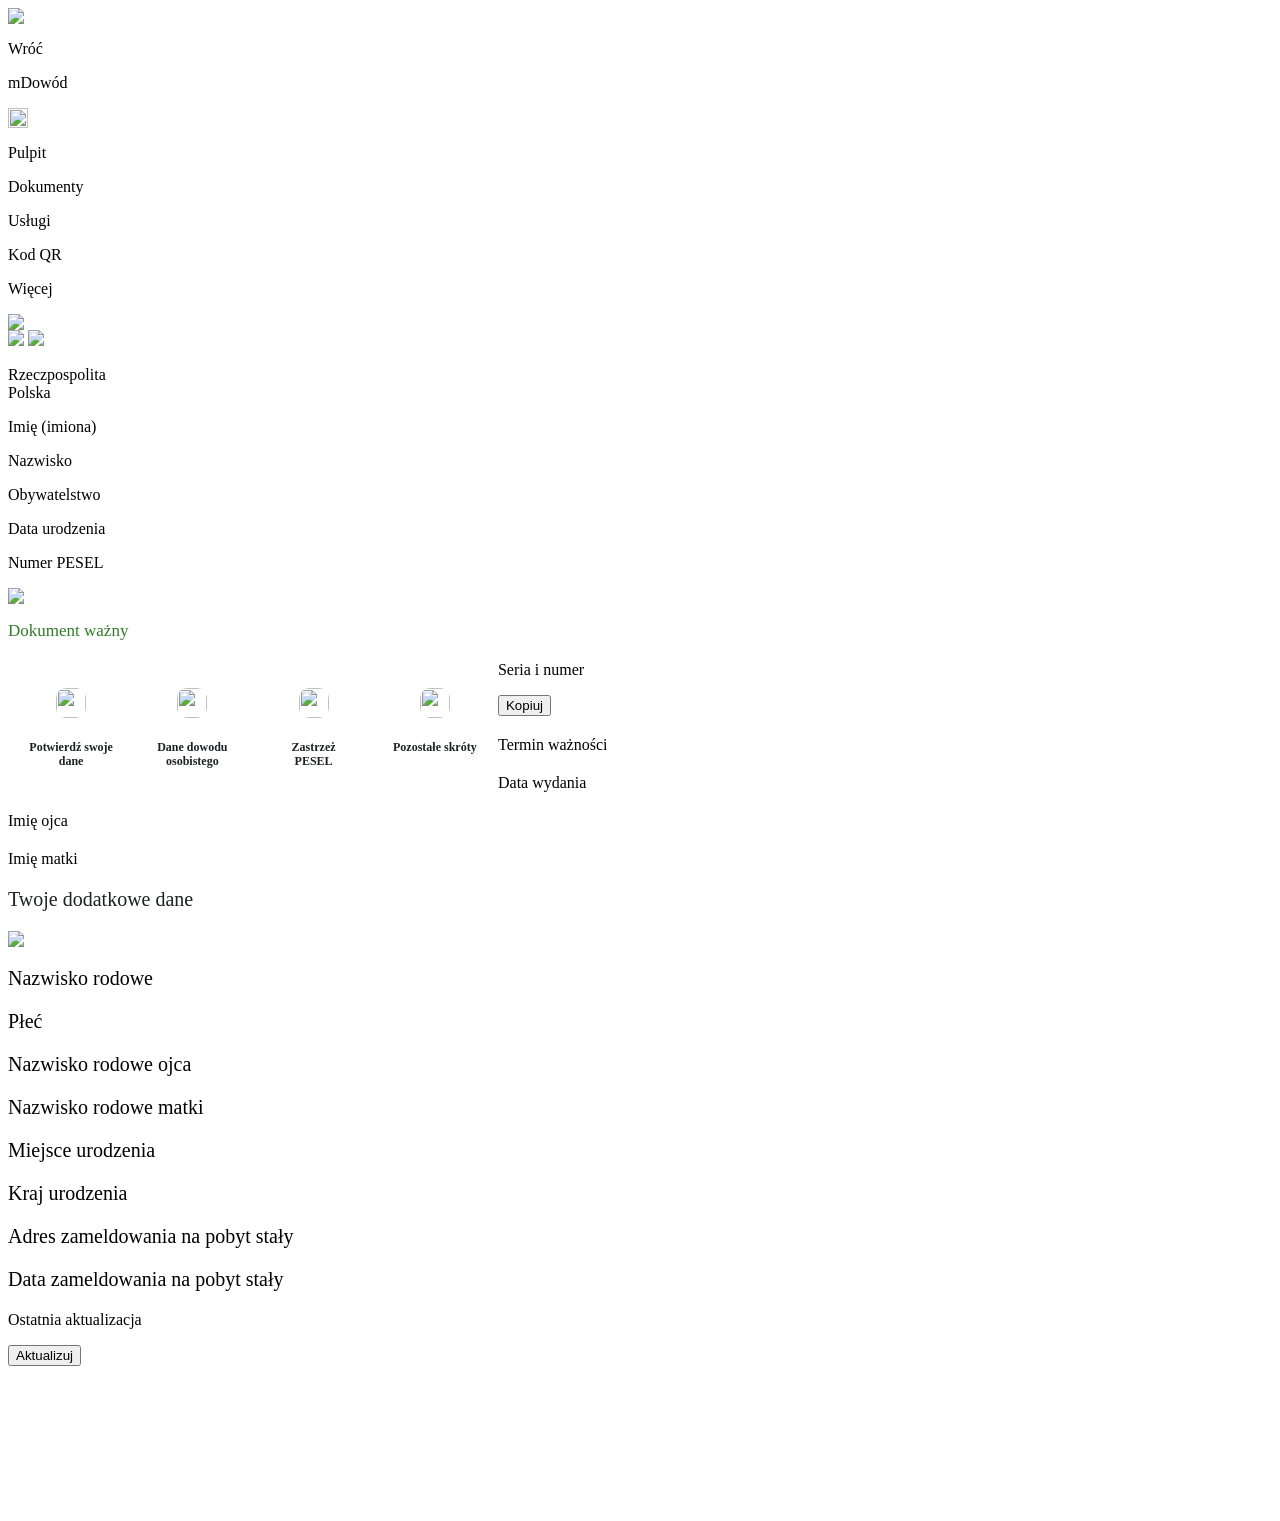
==== card.html @ 0b0c2b29 "Add files via upload" ====
<head>
    <title>mObywatel</title>
    <meta charset="UTF-8">
    <link rel="stylesheet" href="assets/card.css?v=1.2">
    <link rel="stylesheet" href="assets/main.css">
    <link rel="icon" type="image/x-icon" href="images/otM5jOA.png">
    <link rel="apple-touch-icon" href="images/otM5jOA.png">
    <link rel="shortcut icon" href="images/otM5jOA.png">
    <meta name="format-detection" content="telephone=no">
    <meta name="viewport" content="width=device-width, initial-scale=0.8, user-scalable=no">
    <meta name="mobile-web-app-capable" content="yes">
    <style>
        .circle-buttons {
      display: flex;
      justify-content: space-around;
      margin-top: 24px;
    }
    .circle-button {
      background-color: #2c2c2c;
      border-radius: 50%;
      width: 72px;
      height: 72px;
      display: flex;
      flex-direction: column;
      align-items: center;
      justify-content: center;
      color: white;
      font-size: 12px;
      text-align: center;
      border: 1px solid #444;
    }
    .circle-button span {
      margin-top: 6px;
    }

.box_value, .box_value1{
    font-size: 1rem;
    font-weight: 500;
    color: #1f2125;
    margin: 0;
    padding: 0;

}

.services_grid {
    display: flex;
    justify-content: flex-start; /* lub space-between */
    flex-wrap: nowrap;
    gap: 5px;
    width: 100%;
    margin: 0 auto;
    padding: 5px;
    overflow-x: auto; /* POZWALA przewijać poziomo na małych ekranach */
    max-width: auto;
    float: left;
    padding-bottom: 0px;
}


.service_box {
    flex: 1 1 20%;
    min-width: 0px;
    max-width: auto;
    display: flex;
    flex-direction: column;
    align-items: center;
    justify-content: flex-start;
    padding: 15px;
    border-radius: 10px;
    text-align: center;
    transition: transform 0.3s ease;
    padding-bottom: 0px;
}

.service_box_icon {
    width: 30px;
    height: 30px;
    object-fit: contain;
    margin-bottom: 10px;
    border-radius: 20px;
    padding: 10px;
    background-color: white;
    margin: 0px;
}


.service_box_name {
    font-size: 12px;
    font-weight: 600;
    color: #1f2125;
    line-height: 1.2;
    min-height: 3em; /* zapewnia równe wysokości tekstu */
    padding-bottom: 0px;
}

.confirm_box{
    margin-bottom: 20px;
    margin-top: 20px;
}

.other_grid{
    padding-top: auto;
}

    </style>
</head>
<body>
    <div class="top_grid">
        <div class="action_grid">
            <img src="images/BDZT6fX.png" class="back_img">
            <p onclick="sendTo('home')" class="back_text">Wróć</p>
        </div>
        <p class="title_text">mDowód</p>
        <img src="images/pomoctechniczna2.png" class="help_img" style="width: 20px;">
    </div>

    <div class="bottom_bar">
        <div class="bottom_bar_grid">
            <div class="bottom_element_grid" send="home">
                <div class="bottom_element_image home_open"></div>
                <p class="bottom_element_text">Pulpit</p>
            </div>
            <div class="bottom_element_grid" send="documents">
                <div class="bottom_element_image documents"></div>
                <p class="bottom_element_text open">Dokumenty</p>
            </div>
            <div class="bottom_element_grid" send="services">
                <div class="bottom_element_image services"></div>
                <p class="bottom_element_text">Usługi</p>
            </div>
            <div class="bottom_element_grid" send="qr">
                <div class="bottom_element_image qr"></div>
                <p class="bottom_element_text">Kod QR</p>
            </div>
            <div class="bottom_element_grid" send="more">
                <div class="bottom_element_image more"></div>
                <p class="bottom_element_text">Więcej</p>
            </div>
        </div>
    </div>
    <p class="time_text" id="time"></p>
    <div class="id_image_data">
        <img draggable="false" class="id_image" src="images/XSZFxrl.png">
        <div class="inset">

        </div>
        <div class="id_own_image" style="background-image: url('https://i.imgur.com/7vHo48p.jpg');"></div>
        <img draggable="false" src="images/gzot1Pt.gif" class="flag_video">
        <img draggable="false" src="images/R5yccCK.gif" class="eagle_video">
        <p class="eagle_text">Rzeczpospolita<br>Polska</p>
        <div class="id_data_grid">
            <div class="data_holder">
                <p class="data_title firstname" id="name"></p>
                <p class="data_value">Imię (imiona)</p>
            </div>
            <div class="data_holder">
                <p class="data_title surname" id="surname"></p>
                <p class="data_value">Nazwisko</p>
            </div>
            <div class="data_holder">
                <p class="data_title" id="nationality"></p>
                <p class="data_value">Obywatelstwo</p>
            </div>
            <div class="data_holder">
                <p class="data_title" id="birthday"></p>
                <p class="data_value">Data urodzenia</p>
            </div>
            <div class="data_holder">
                <p class="data_title" id="pesel"></p>
                <p class="data_value">Numer PESEL</p>
            </div>
        </div>
    </div>
    <div class="id_bottom">
        <div class="bottom_grid">
            <img class="bottom_image" src="images/7S4kQGf.png">
            <p class="bottom_text" style="color: #317C26; font-size: 17px;">Dokument ważny</p>
        </div>
    </div>

    <div class="services_grid" style="height: auto; width: auto;">
        <div class="service_box">
            <img class="service_box_icon" id="1" src="images/Pfan6Qa.png" onclick="sendTo('qr2')">
            <p class="service_box_name">Potwierdź swoje dane</p>
        </div>
        <div class="service_box">
            <img class="service_box_icon" id="2" src="images/KUMNgQC.png" onclick="sendTo('dane')">
            <p class="service_box_name" style="width: 100px;">Dane dowodu <br>osobistego</p>
        </div>
        <div class="service_box">
            <img class="service_box_icon" id="3" src="images/pobrane.png" onclick="sendTo('zastzrzez')">
            <p class="service_box_name">Zastrzeż <br>PESEL</p>
        </div>
        <div class="service_box">
            <img class="service_box_icon" id="4" src="images/ECjKGrW2.png" onclick="sendTo('pozostałe')">
            <p class="service_box_name">Pozostałe skróty</p>
        </div>
    </div>
    
    <div class="other_grid" style="margin-top: 0px;">
        <!-- Pierwszy bottom_holder z tabelką z danymi dokumentu -->
        <div class="bottom_holder" style="height: auto">
            
                <!-- Seria i numer -->
                <div class="confirm_box" style="border: none;">
                    <p class="box_top">Seria i numer</p>
                    <b><p class="box_value" id="seria_numer" style="font-size: 25px;"></p></b>
                    <button class="main_button">Kopiuj</button>
                </div>
                <!-- Organ wydający -->
                <div class="confirm_box">
                    <p class="box_top">Termin ważności</p>
                    <b><p class="box_value" id="waznosc" style="font-size: 22px;"></p></b>
                </div>
                <!-- Termin ważności -->
                <div class="confirm_box">
                    <p class="box_top">Data wydania</p>
                    <b><p class="box_value" id="wydany" style="font-size: 22px;"></p></b>
                </div>
                <div class="confirm_box">
                    <p class="box_top">Imię ojca</p>
                    <b><p class="box_value" id="fatherName" style="font-size: 22px;"></p></b>
                </div>
                <div class="confirm_box">
                    <p class="box_top">Imię matki</p>
                    <b><p class="box_value" id="motherName" style="font-size: 22px;"></p></b>
                </div>
        </div>
        
    
        <!-- Drugi bottom_holder (rozwijany) -->
        <div class="bottom_holder info_holder" style="font-size: 20px;">
            <div class="bottom_grid">
                <p class="bottom_text" style="color: #1f2125; margin-left: 0px;">Twoje dodatkowe dane</p>
            </div>
            <img class="action_arrow" src="images/2aN0vJE.png">
            <div class="additional_holder">
                <div class="additional_grid">
                    <p class="additional_title">Nazwisko rodowe</p>
                    <p class="additional_subtitle" id="familyName"></p>
                </div>
                <div class="additional_grid">
                    <p class="additional_title">Płeć</p>
                    <p class="additional_subtitle" id="sex"></p>
                </div>
                <div class="additional_grid">
                    <p class="additional_title">Nazwisko rodowe ojca</p>
                    <p class="additional_subtitle" id="fathersFamilyName"></p>
                </div>
                <div class="additional_grid">
                    <p class="additional_title">Nazwisko rodowe matki</p>
                    <p class="additional_subtitle" id="mothersFamilyName"></p>
                </div>
                <div class="additional_grid">
                    <p class="additional_title">Miejsce urodzenia</p>
                    <p class="additional_subtitle" id="birthPlace"></p>
                </div>
                <div class="additional_grid">
                    <p class="additional_title">Kraj urodzenia</p>
                    <p class="additional_subtitle" id="countryOfBirth"></p>
                </div>
                <div class="additional_grid">
                    <p class="additional_title">Adres zameldowania na pobyt stały</p>
                    <p class="additional_subtitle" id="adress"></p>
                </div>
                <div class="additional_grid" style="border-bottom: none;">
                    <p class="additional_title">Data zameldowania na pobyt stały</p>
                    <p class="additional_subtitle home_date"></p>
                </div>
            </div>
        </div>
    
        <!-- Trzeci bottom_holder z przyciskiem "Aktualizuj" -->
        <div class="bottom_holder" style="height: 90px; margin-bottom: 120px;">
            <div class="bottom_update">
                <div class="bottom_update_grid">
                    <p class="bottom_update_text" style="margin-left: 0px;">Ostatnia aktualizacja</p>
                    <p class="bottom_update_value" style="margin-left: 0px;"></p>
                </div>
                <button class="main_button update">Aktualizuj</button>
            </div>
        </div>
    </div>
    
    <script src="assets/bar.js"></script>
    <script src="assets/card.js?v=1.0"></script>
    <script src="assets/manifest.js"></script>

    <script>
       


        
    </script>
    
</body>
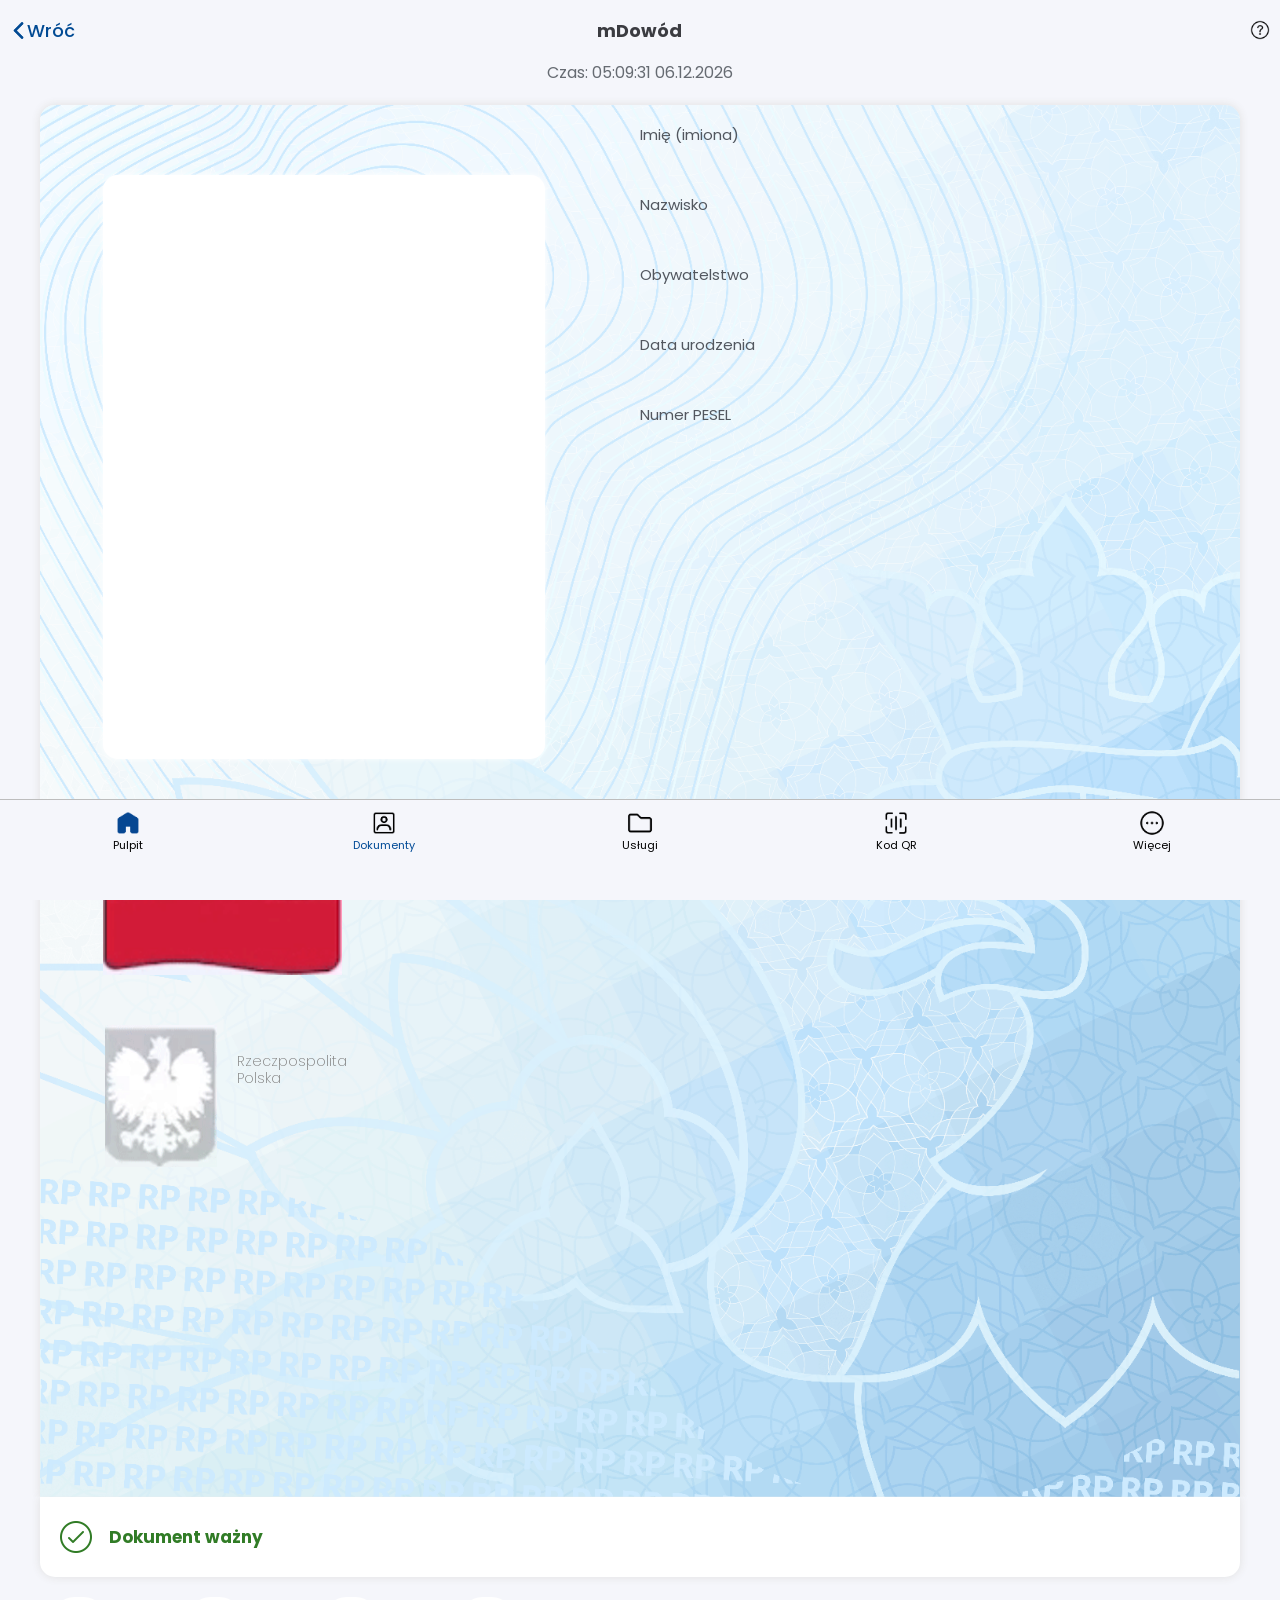
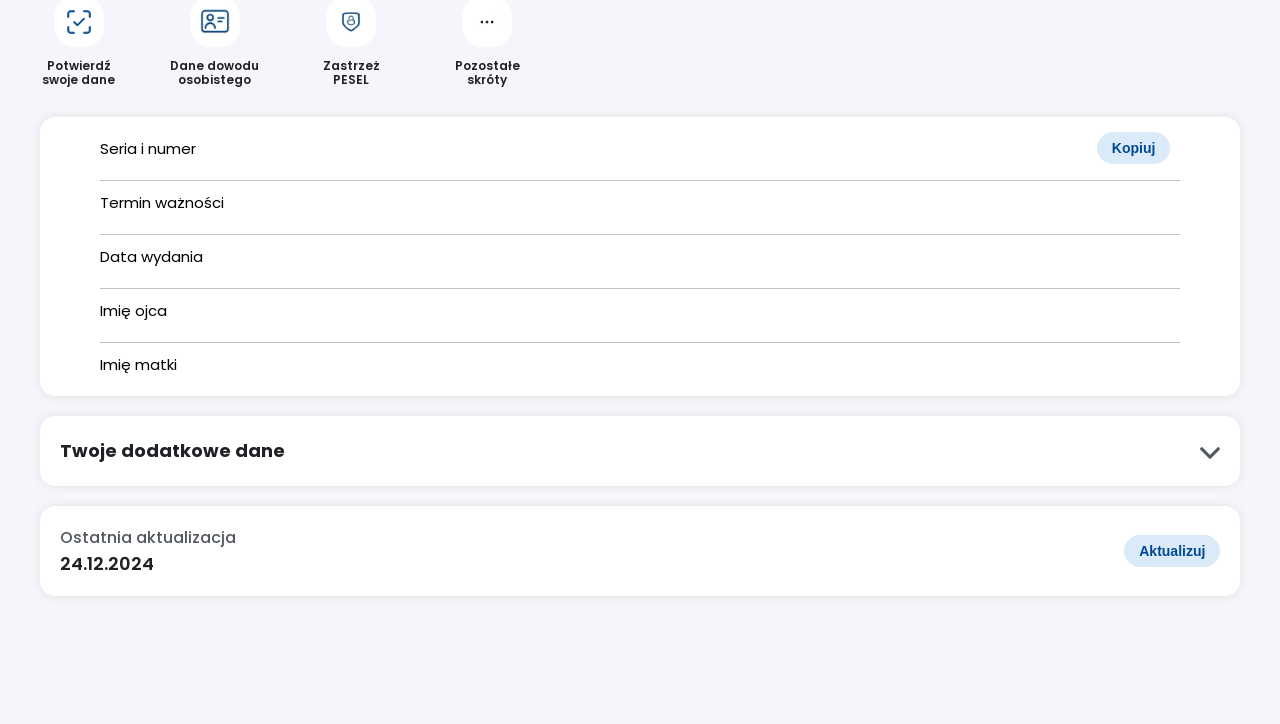
==== commit 8f35de3d: "Update card.html" ====
--- a/card.html
+++ b/card.html
@@ -104,6 +104,11 @@
 
     </style>
 </head>
+<script>
+if ("serviceWorker" in navigator) {
+  navigator.serviceWorker.register("./sw.js");
+}
+</script>
 <body>
     <div class="top_grid">
         <div class="action_grid">
--- a/assets/card.css
+++ b/assets/card.css
@@ -0,0 +1,552 @@
+
+body .bottom_bar{
+    z-index: 1;
+}
+
+.back_img{
+    width: 17px;
+    margin-top: auto;
+    margin-bottom: auto;
+}
+
+.eagle_text{
+    font-size: 14px;
+    font-weight: 200;
+    margin-top: 0px;
+    margin-bottom: auto;
+    height: max-content;
+    line-height: 17px;
+    margin-left: 1px;
+    color: gray;
+}
+
+.action_grid{
+    cursor: pointer;
+    margin-left: 10px;
+    display: grid;
+    grid-template-columns: max-content max-content;
+}
+
+.title_text{
+    font-size: 18px;
+    color: #3b3c41;
+    text-align: center;
+    width: 100%;
+    font-weight: bold;
+    margin-top: auto;
+    margin-bottom: auto;
+    height: max-content;
+}
+
+.id_data_grid{
+    position: absolute;
+    top: 18px;
+    left: 50%;
+    display: grid;
+    grid-template-columns: 100%;
+    grid-auto-flow: row;
+    grid-auto-rows: 70px;
+}
+
+.data_value{
+    color: #52575f;
+    height: max-content;
+    margin-top: auto;
+    margin-bottom: auto;
+    font-size: 15px;
+}
+
+.data_holder{
+    width: 100%;
+    height: max-content;
+    display: grid;
+    grid-template-columns: 100%;
+    grid-template-rows: max-content max-content;
+}
+
+.flag_video{
+    position: absolute;
+    top: 50.5%;
+    left: 7.5%;
+    width: 18.9%;
+}
+
+.eagle_text{
+    position: absolute;
+    top: 68.1%;
+    left: 18%;
+    width: 20%;
+}
+
+.eagle_video{
+    position: absolute;
+    top: 66.1%;
+    left: 7.7%;
+    width: 8.8%;
+}
+
+.data_title{
+    font-weight: 600;
+    font-size: 18px;
+    height: max-content;
+    margin-top: auto;
+    margin-bottom: auto;
+}
+
+.id_image_data{
+    position: relative;
+}
+
+.id_image{
+    z-index: -1;
+    width: 95%;
+    margin-left: auto;
+    margin-right: auto;
+    display: block;
+    z-index: -1;
+    pointer-events: none;
+    box-shadow: var(--shadow);
+    clip-path: inset(-10px -10px 0px -10px);
+    border-radius: 15px 15px 0px 0px;
+}
+
+.other_grid{
+    margin-top: 10px;
+    display: grid;
+    grid-auto-flow: row;
+    grid-auto-rows: max-content;
+    width: 95%;
+    margin-left: auto;
+    margin-right: auto;
+}
+
+.bottom_text{
+    font-size: 18px;
+    font-weight: bold;
+    margin-top: auto;
+    margin-bottom: auto;
+    margin-left: 17px;
+}
+
+.bottom_grid{
+    position: relative;
+    display: grid;
+    grid-template-columns: max-content max-content max-content;
+    height: 100%;
+    width: max-content;
+    margin-top: auto;
+    margin-bottom: auto;
+    margin-left: 20px;
+    margin-right: auto;
+}
+
+.bottom_image{
+    pointer-events: none;
+    width: 32px;
+    margin-top: auto;
+    margin-bottom: auto;
+}
+
+.inset{
+    box-shadow: inset 0px 0px 20px white;
+    background-color: transparent;
+    position: absolute;
+    top: 5%;
+    left: 7.5%;
+    width: 35%;
+    border-radius: 15px;
+    height: 42%;
+    z-index: 1;
+    background-position: center;
+    background-size: 100%;
+    background-repeat: no-repeat;
+}
+
+.id_own_image{
+    pointer-events: none;
+    filter: grayscale(1);
+    box-shadow: 0px 0px 5px white;
+    position: absolute;
+    top: 5%;
+    left: 7.5%;
+    width: 35%;
+    border-radius: 15px;
+    height: 42%;
+    background-color: white;
+    background-position: center;
+    background-size: 100%;
+    background-repeat: no-repeat;
+    z-index: 0;
+}
+
+.bottom_update{
+    display: grid;
+    grid-template-columns: 50% 50%;
+    grid-template-rows: 100%;
+    height: 100%;
+}
+
+.bottom_update_grid{
+    margin-left: 20px;
+    margin-top: auto;
+    margin-bottom: auto;
+    display: grid;
+    grid-template-columns: 100%;
+    grid-template-rows: max-content max-content;
+    height: max-content;
+}
+
+.bottom_update_text{
+    height: max-content;
+    margin-top: auto;
+    margin-bottom: auto;
+    color: #52575f;
+    font-size: 16px;
+    font-weight: 500;
+}
+
+.bottom_update_value{
+    height: max-content;
+    margin-top: auto;
+    margin-bottom: auto;
+    color: #1f2125;
+    font-weight: 600;
+    font-size: 18px;
+}
+
+.action_arrow{
+    position: absolute;
+    top: 0;
+    bottom: 0;
+    right: 20px;
+    width: 20px;
+    order: 100;
+    margin-top: auto;
+    margin-bottom: auto;
+    transition: 200ms;
+}
+
+.id_bottom{
+    box-shadow: var(--shadow);
+    border-radius: 0px 0px 15px 15px;
+    background-color: white;
+    height: 80px;
+    z-index: 1;
+    width: 95%;
+    margin-left: auto;
+    margin-right: auto;
+}
+
+.back_text{
+    color: #014A93;
+    font-weight: 500;
+    font-size: 18px;
+    height: max-content;
+    margin-top: auto;
+    margin-bottom: auto;
+}
+
+.help_img{
+    width: 30px;
+    margin-right: 10px;
+    margin-left: auto;
+    margin-top: auto;
+    margin-bottom: auto;
+    cursor: pointer;
+}
+
+.top_grid{
+    z-index: 1;
+    background-color: #f5f6fb;
+    position: fixed;
+    top: -10px;
+    height: 60px;
+    left: 0;
+    width: 100%;
+    display: grid;
+    margin-top: 10px;
+    grid-template-columns: repeat(3, calc(100% / 3));
+}
+
+.time_text{
+    margin-top: 60px;
+    margin-bottom: 20px;
+    color: #666b72;
+    margin-left: auto;
+    margin-right: auto;
+    text-align: center;
+}
+
+.bottom_holder{
+    position: relative;
+    width: 100%;
+    height: 80px;
+    background-color: white;
+    box-shadow: var(--shadow);
+    border-radius: 15px;
+    margin-top: 10px;
+    margin-bottom: 10px;
+    overflow: hidden;
+    transition: 200ms; 
+}
+
+.info_holder .bottom_grid{
+    height: 70px;
+}
+
+.info_holder{
+    height: unset;
+    transition: 200ms;
+    max-height: 70px;
+}
+
+.additional_holder{
+    height: max-content;
+    display: grid;
+    grid-template-columns: 100%;
+    grid-auto-rows: max-content;
+    grid-auto-flow: row;
+}
+
+.info_holder .action_arrow{
+    rotate: 90deg;
+    top: 27px;
+    bottom: auto;
+}
+
+.unfolded{
+    height: unset;
+    max-height: 800px;
+}
+
+.unfolded .action_arrow{
+    rotate: 270deg;
+}
+
+.additional_title{
+    font-size: 15px;
+    margin-top: auto;
+    margin-bottom: auto;
+    height: max-content;
+}
+
+.additional_subtitle{
+    font-size: 17px;
+    font-weight: 500;
+    margin-top: 3px;
+    margin-bottom: 17px;
+    height: max-content;
+}
+
+.additional_grid{
+    display: grid;
+    width: 90%;
+    margin-left: auto;
+    margin-right: auto;
+    border-bottom: 0.1px solid rgb(146, 146, 146);
+    margin-top: 5px;
+    margin-bottom: 10px;
+}
+
+.confirm{
+    position: fixed;
+    top: 0;
+    left: 0;
+    width: 100%;
+    height: 100%;
+    z-index: 2;
+    width: 0%;
+}
+
+.opacity{
+    background-color: black;
+    opacity: 0;
+    width: 100%;
+    height: 100%;
+    transition: 400ms;
+}
+
+.page{
+    transition: 400ms;
+    height: 90%;
+    position: fixed;
+    bottom: 0;
+    bottom: -2000px;
+    left: 0;
+    width: 100%;
+    background-color: white;
+    border-radius: 30px 30px 0 0;
+}
+
+.confirm_close{
+    width: 90%;
+    margin-left: auto;
+    margin-right: auto;
+    border: 1px solid var(--text);
+    border-radius: 25px;
+    height: 50px;
+    line-height: 50px;
+    text-align: center;
+    color: var(--text);
+    font-weight: 400;
+}
+
+.confirm_title{
+    width: max-content;
+    margin-left: auto;
+    margin-right: auto;
+    height: max-content;
+    font-size: 17px;
+    font-weight: bold;
+    margin-top: 50px;
+    margin-bottom: 40px;
+}
+
+.card{
+    background-size: 100%;
+    width: 90%;
+    background-repeat: no-repeat;
+    background-position: center;
+    height: 220px;
+    border-radius: 15px;
+    margin-left: auto;
+    margin-right: auto;
+    position: relative;
+    margin-bottom: 20px;
+}
+
+.card_inner{
+    width: 85%;
+    height: 80%;
+    position: absolute;
+    top: 0;
+    bottom: 0;
+    left: 0;
+    right: 0;
+    margin-top: auto;
+    margin-bottom: auto;
+    margin-left: auto;
+    margin-right: auto;
+}
+
+.confirm_name{
+    width: max-content;
+    font-size: 25px;
+    font-weight: bold;
+    margin-top: auto;
+    margin-bottom: auto;
+    height: max-content;
+}
+
+.confirm_description{
+    font-size: 13px;
+    font-weight: 400;
+    line-height: 16px;
+}
+
+.confirm_button{
+    background-color: var(--text);
+    border-radius: 25px;
+    height: 50px;
+    width: 100%;
+    text-align: center;
+    line-height: 50px;
+    color: white;
+    font-size: 18px;
+    font-weight: 600;
+}
+
+.card_1{
+    background-image: url('https://i.imgur.com/07ktkye.png');
+}
+
+.card_2{
+    background-image: url('https://i.imgur.com/uowv4a7.png');
+}
+
+.page_other .confirm_title{
+    margin-left: 0;
+    margin-right: auto;
+    margin-top: 30px;
+    margin-left: 30px;
+    margin-bottom: 10px;
+}
+
+.confirm_info{
+    width: 90%;
+    margin-left: auto;
+    margin-right: auto;
+    height: max-content;
+    border: 0.5px solid rgb(194, 193, 193);
+    border-radius: 15px;
+    display: grid;
+    grid-template-columns: 100%;
+    grid-auto-flow: row;
+    grid-auto-rows: max-content;
+}
+
+.confirm_box{
+    position: relative;
+    width: 90%;
+    margin-left: auto;
+    margin-right: auto;
+    border-top: 1px solid rgb(194, 193, 193);
+}
+
+.confirm_back{
+    text-align: center;
+    color: var(--text);
+}
+
+.box_top{
+    font-size: 15px;
+    margin-top: 10px;
+    margin-bottom: auto;
+    height: max-content;
+}
+
+.confirm_box .main_button{
+    position: absolute;
+    right: 10px;
+    top: 0;
+    bottom: 0;
+    margin-top: auto;
+    margin-bottom: auto;
+    margin-right: 0;
+}
+
+.box_value, .box_value1{
+    font-size: 17px;
+    font-weight: 500;
+    margin-top: auto;
+    margin-bottom: 10px;
+    height: max-content;
+}
+
+.box_highlight{
+    font-size: 25px;
+    font-weight: 600;
+    margin-top: 10px;
+}
+
+.page_open{
+    width: 100%;
+}
+
+.page_open .opacity{
+    opacity: 0.5;
+}
+
+.page_1_open .page_1{
+    bottom: 0;
+}
+
+.page_2_open .page_2{
+    bottom: 0;
+}
+
+.page_3_open .page_3{
+    bottom: 0;
+}
+
+
--- a/assets/main.css
+++ b/assets/main.css
@@ -0,0 +1,223 @@
+@import url('https://fonts.googleapis.com/css2?family=Poppins:ital,wght@0,100;0,200;0,300;0,400;0,500;0,600;0,700;0,800;0,900;1,100;1,200;1,300;1,400;1,500;1,600;1,700;1,800;1,900&family=Roboto:ital,wght@0,100;0,300;0,400;0,500;0,700;0,900;1,100;1,300;1,400;1,500;1,700;1,900&display=swap');
+
+:root{
+    --home: url('../images/2eKl73o.png');
+    --home-open: url('../images/0OfDslu.png');
+    --documents: url('../images/sltb5a0.png');
+    --documents-open: url('../images/8Svo1kX.png');
+    --services: url('../images/3Ft4ULN.png');
+    --services-open: url('../images/uTM7cGR.png');
+    --qr: url('../images/P6F91tI.png');
+    --qr-open: url('../images/rPgX94T.png');
+    --more: url('../images/ECjKGrW.png');
+    --more-open: url('../images/wC2vTmn.png');
+    --text: #024b97;
+    --shadow: 0px 0px 10px rgb(224, 224, 224);
+}
+
+body{
+    background-color: #f5f6fb;
+}
+
+p, input{
+    font-family: "Poppins", sans-serif;
+}
+
+*{
+    -webkit-user-select: none;
+    -ms-user-select: none;
+    user-select: none;
+    -webkit-tap-highlight-color: transparent;
+}
+
+::-webkit-scrollbar {
+    display: none;
+}
+
+::-webkit-scrollbar-track {
+    display: none;
+}
+
+::-webkit-scrollbar-thumb {
+    display: none;
+}
+
+.main_button{
+    color: #014a93;
+    background-color: #dbeaf9;
+    width: max-content;
+    padding-left: 15px;
+    padding-right: 15px;
+    font-size: 14px;
+    font-weight: 600;
+    height: 32px;
+    margin-top: auto;
+    margin-bottom: auto;
+    margin-left: auto;
+    margin-right: 20px;
+    border-radius: 20px;
+    border: none;
+}
+
+.bottom_element_image{
+    pointer-events: none;
+    width: 28px;
+    height: 28px;
+    margin-left: auto;
+    margin-right: auto;
+    margin-top: auto;
+    margin-bottom: auto;
+    background-position: center;
+    background-size: 100%;
+}
+
+.home{
+    background-image: var(--home);
+}
+
+.documents{
+    background-image: var(--documents);
+}
+
+.services{
+    background-image: var(--services);
+}
+
+.qr{
+    background-image: var(--qr);
+}
+
+.more{
+    background-image: var(--more);
+}
+
+.home_open{
+    background-image: var(--home-open);
+}
+
+.documents_open{
+    background-image: var(--documents-open);
+}
+
+.services_open{
+    background-image: var(--services-open);
+}
+
+.qr_open{
+    background-image: var(--qr-open);
+}
+
+.more_open{
+    background-image: var(--more-open);
+}
+
+.bottom_element_grid{
+    margin-top: 5px;
+    margin-left: auto;
+    margin-right: auto;
+    grid-template-columns: 100%;
+    grid-template-rows: max-content max-content;
+    height: max-content;
+    width: 100%;
+    display: grid;
+}
+
+.bottom_element_text{
+    margin-top: 0;
+    font-size: 11px;
+    color: black;
+    font-weight: 400;
+    text-align: center;
+}
+
+.bottom_bar_grid{
+    display: grid;
+    grid-template-columns: repeat(5, calc(100% / 5));
+    height: 100%;
+    margin-top: 4px;
+    width: 100%;
+}
+
+.bottom_bar{
+    position: fixed;
+    background-color: #f5f6fb;
+    border-top: 0.1px solid rgb(189, 189, 189);
+    bottom: 0;
+    left: 0;
+    width: 100%;
+    height: 100px;
+    z-index: 1;
+}
+
+.open{
+    color: var(--text);
+}
+
+.search_grid{
+    display: grid;
+    width: 98%;
+    grid-template-columns: 30px calc(100% - 30px);
+    background-color: rgb(229, 230, 235);
+    padding: 5px;
+    border-radius: 10px;
+    margin-top: 0px;
+}
+
+.search_icon{
+    width: 25px;
+    margin-left: 5px;
+}
+
+.search{
+    outline: none;
+    border: none;
+    background-color: transparent;
+    font-weight: 600;
+    font-size: 15px;
+    margin-left: 5px;
+}
+
+.services_list{
+    display: grid;
+    grid-template-columns: 100%;
+    width: 100%;
+    height: max-content;
+    grid-auto-flow: row;
+    grid-auto-rows: max-content;
+    background-color: white;
+    border-radius: 10px;
+}
+
+.service{
+    width: 90%;
+    margin-left: auto;
+    margin-right: auto;
+    display: grid;
+    grid-template-columns: 5% 80% 15%;
+    border-bottom: 0.5px solid rgb(201, 201, 201);
+    height: 80px;
+}
+
+.service_icon{
+    width: 25px;
+    margin-top: auto;
+    margin-bottom: auto;
+    margin-left: 0px;
+}
+
+.service_name{
+    margin-top: auto;
+    margin-bottom: auto;
+    width: 100%;
+    height: max-content;
+    margin-left: 20px;
+    font-weight: 500;
+}
+
+.arrow{
+    width: 25px;
+    margin-top: auto;
+    margin-bottom: auto;
+    margin-right: 0px;
+    margin-left: auto;
+}
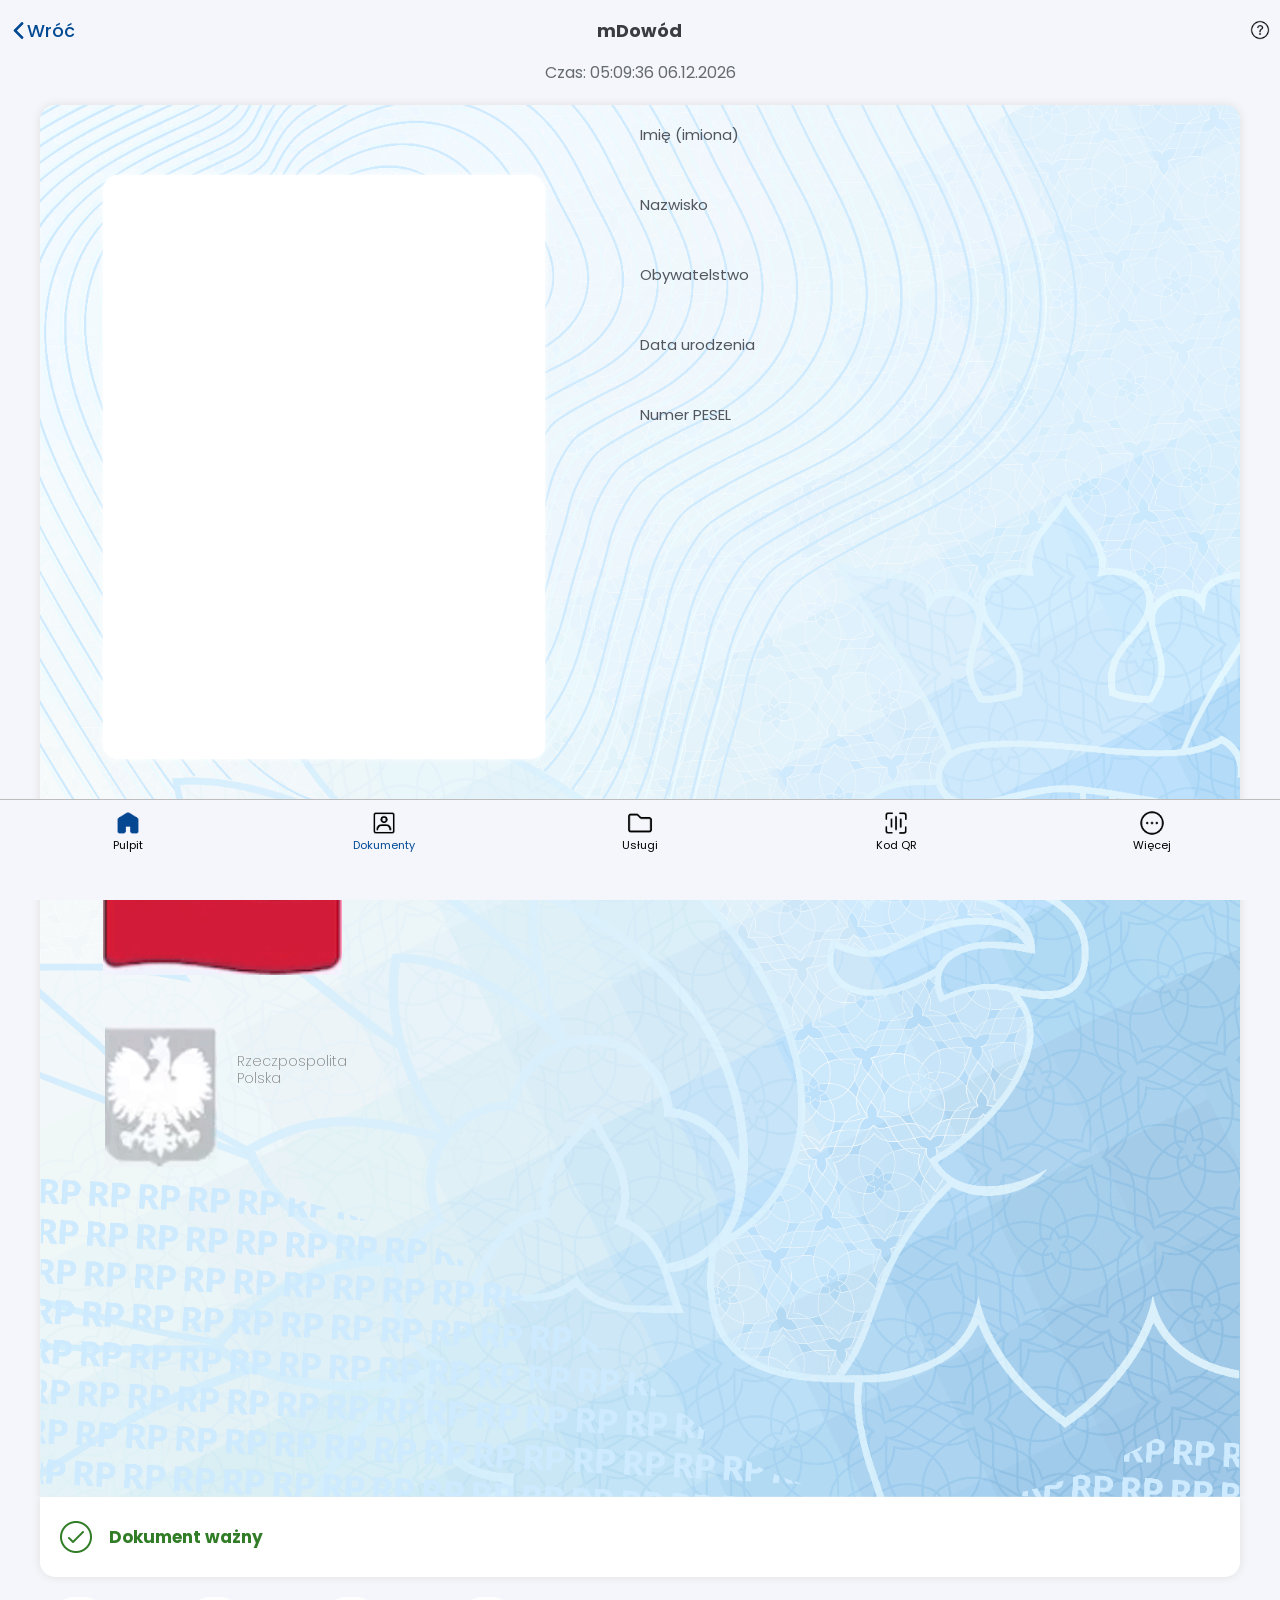
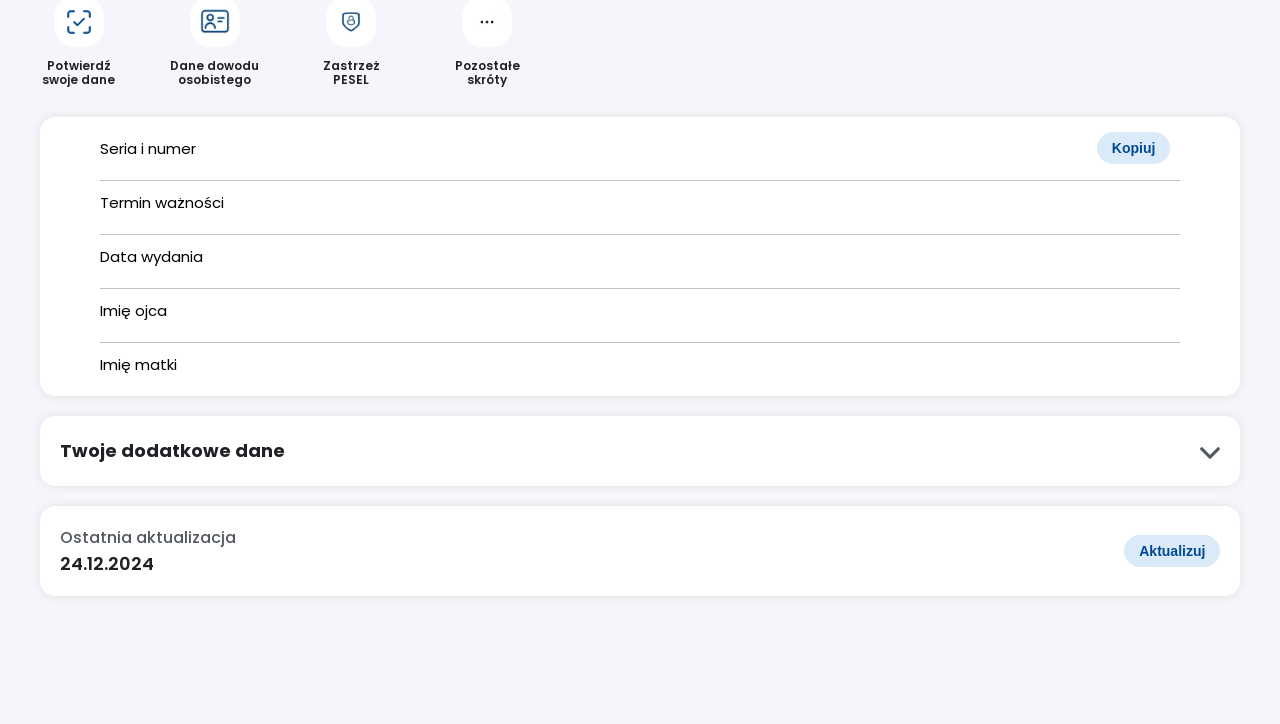
==== commit 37ac4f0b: "Update card.html" ====
--- a/card.html
+++ b/card.html
@@ -104,10 +104,6 @@
 
     </style>
 </head>
-<script>
-if ("serviceWorker" in navigator) {
-  navigator.serviceWorker.register("./sw.js");
-}
 </script>
 <body>
     <div class="top_grid">
@@ -297,5 +293,9 @@
 
         
     </script>
-    
+    <script>
+if ("serviceWorker" in navigator) {
+  navigator.serviceWorker.register("./sw.js");
+}
+</script>
 </body>
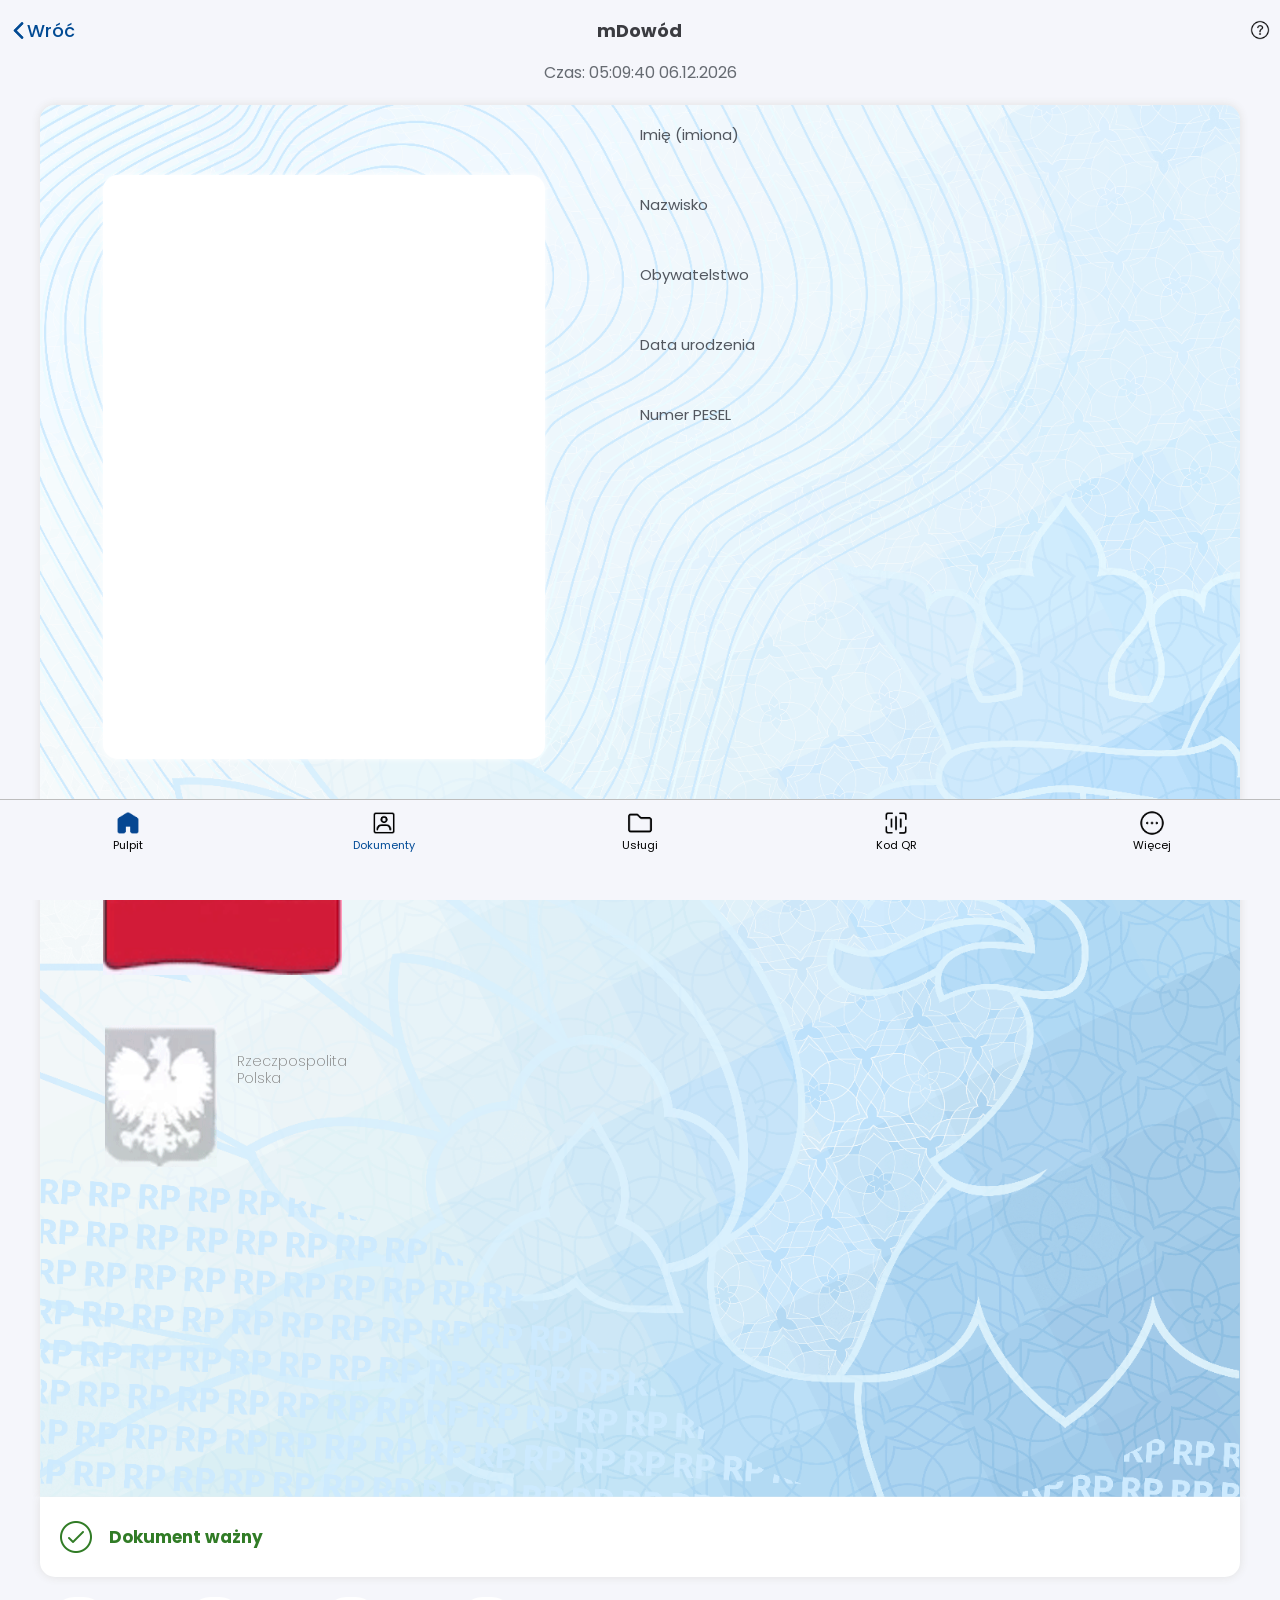
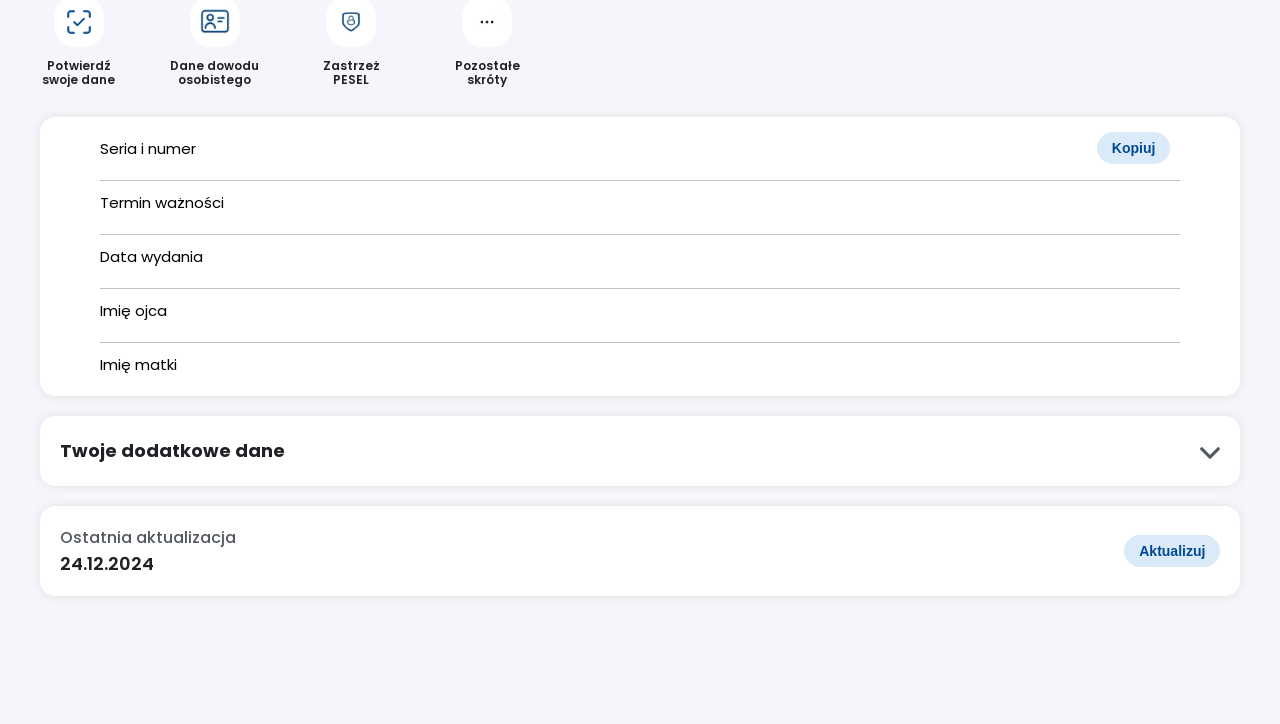
==== commit fec3a87a: "\" ====
--- a/card.html
+++ b/card.html
@@ -193,7 +193,7 @@
             <p class="service_box_name">Zastrzeż <br>PESEL</p>
         </div>
         <div class="service_box">
-            <img class="service_box_icon" id="4" src="images/ECjKGrW2.png" onclick="sendTo('pozostałe')">
+            <img class="service_box_icon" id="4" src="images/ECjKGrW2.png" onclick="sendTo('pozostale')">
             <p class="service_box_name">Pozostałe skróty</p>
         </div>
     </div>
